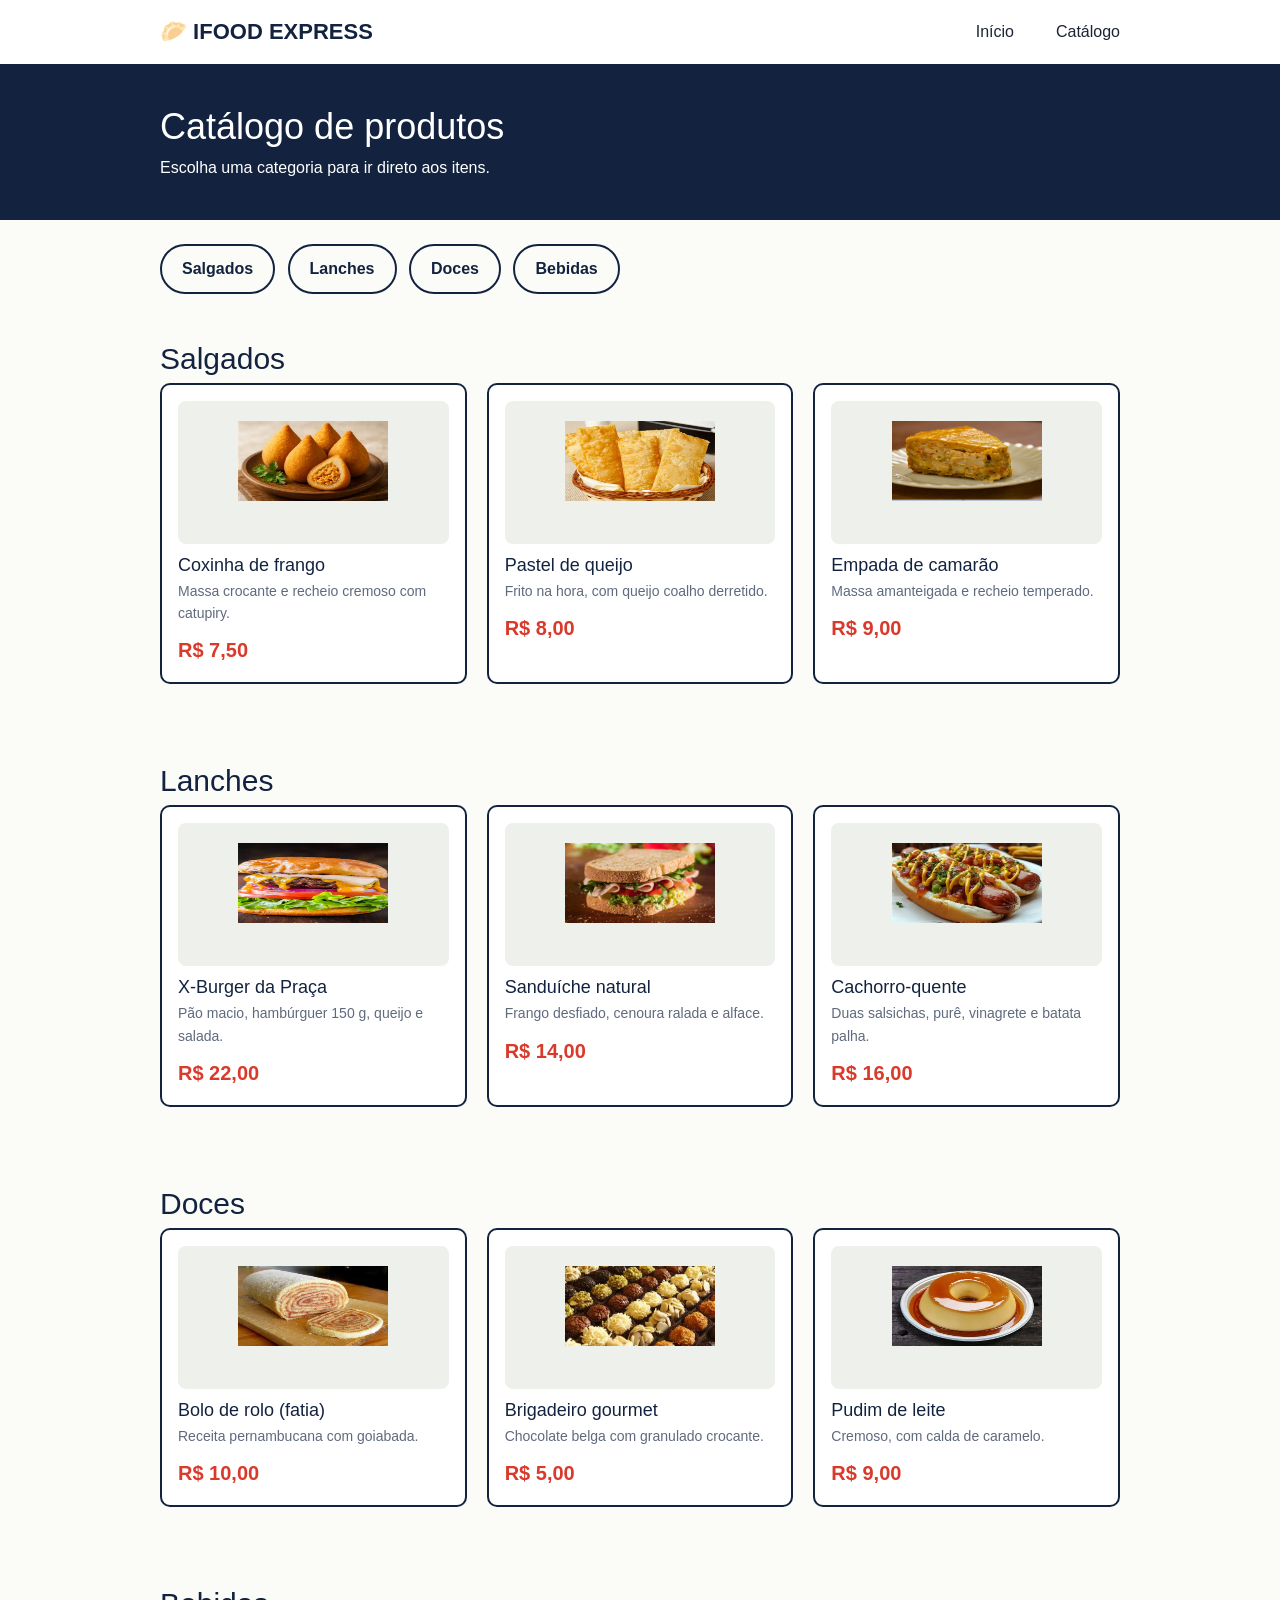
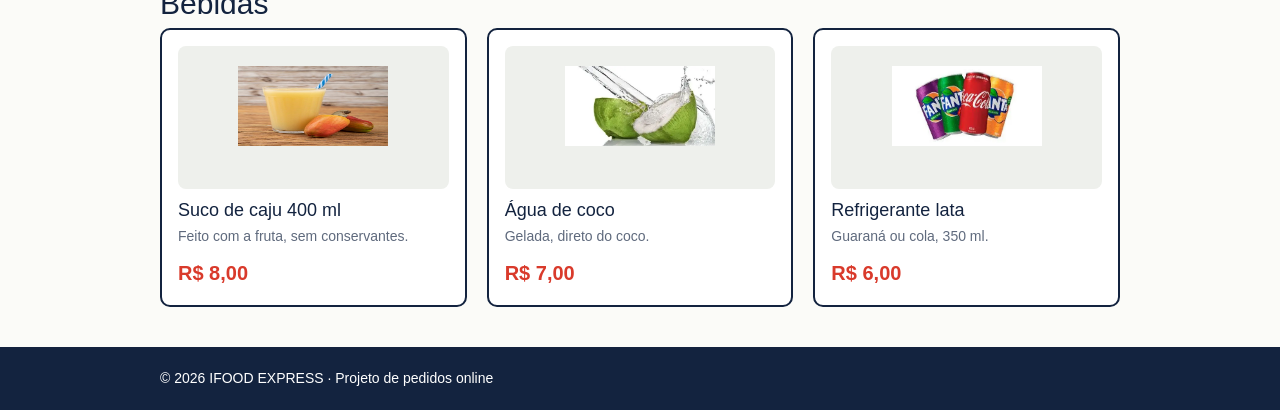
==== catalogo.html @ e5415feb "catalogo concluido" ====
<!DOCTYPE html>
<html lang="pt-BR">
<head>
  <meta charset="utf-8">
  <meta name="viewport" content="width=device-width, initial-scale=1">
  <title>Catálogo – Sabor da Praça</title>
  <link rel="stylesheet" href="style.css">
</head>
<body>

  <header class="topo">
    <div class="container topo__linha">
      <a class="marca" href="index.(1).html">🥟 IFOOD EXPRESS</a>
      <nav class="menu">
        <a href="index.html">Início</a>
        <a href="catalogo.html">Catálogo</a>
      </nav>
    </div>
  </header>

  <main>
    <section class="titulo-pagina">
      <div class="container">
        <h1>Catálogo de produtos</h1>
        <p>Escolha uma categoria para ir direto aos itens.</p>
      </div>
    </section>

    <div class="container">

      <nav class="categorias">
        <a href="#salgados">Salgados</a>
        <a href="#lanches">Lanches</a>
        <a href="#doces">Doces</a>
        <a href="#bebidas">Bebidas</a>
      </nav>

      <section class="secao" id="salgados">
        <h2>Salgados</h2>
        <div class="catalogo">
          <article class="produto">
            <div class="produto__imagem"><img src="image/coxinha.webp" alt="Coxinha de frango" width="150" height="80"></div>
            <h3>Coxinha de frango</h3>
            <p>Massa crocante e recheio cremoso com catupiry.</p>
            <span class="produto__preco">R$ 7,50</span>
          </article>
          <article class="produto">
            <div class="produto__imagem"><img src="image/pastel.webp" alt="Pastel de queijo" width="150" height="80"></div>
            <h3>Pastel de queijo</h3>
            <p>Frito na hora, com queijo coalho derretido.</p>
            <span class="produto__preco">R$ 8,00</span>
          </article>
          <article class="produto">
            <div class="produto__imagem"><img src="image/empada.jpg" alt="Empada de camarão" width="150" height="80"></div>
            <h3>Empada de camarão</h3>
            <p>Massa amanteigada e recheio temperado.</p>
            <span class="produto__preco">R$ 9,00</span>
          </article>
        </div>
      </section>

      <section class="secao" id="lanches">
        <h2>Lanches</h2>
        <div class="catalogo">
          <article class="produto">
            <div class="produto__imagem"><img src="image/burger.jpg" alt="X-Burger da Praça" width="150" height="80"></div>
            <h3>X-Burger da Praça</h3>
            <p>Pão macio, hambúrguer 150 g, queijo e salada.</p>
            <span class="produto__preco">R$ 22,00</span>
          </article>
          <article class="produto">
            <div class="produto__imagem"><img src="image/sanduiche.webp" alt="Sanduíche natural" width="150" height="80"></div>
            <h3>Sanduíche natural</h3>
            <p>Frango desfiado, cenoura ralada e alface.</p>
            <span class="produto__preco">R$ 14,00</span>
          </article>
          <article class="produto">
            <div class="produto__imagem"><img src="image/cachorro.webp" alt="Cachorro-quente" width="150" height="80"></div>
            <h3>Cachorro-quente</h3>
            <p>Duas salsichas, purê, vinagrete e batata palha.</p>
            <span class="produto__preco">R$ 16,00</span>
          </article>
        </div>
      </section>

      <section class="secao" id="doces">
        <h2>Doces</h2>
        <div class="catalogo">
          <article class="produto">
            <div class="produto__imagem"><img src="image/boloderolo.webp" alt="Bolo de rolo (fatia)" width="150" height="80"></div>
            <h3>Bolo de rolo (fatia)</h3>
            <p>Receita pernambucana com goiabada.</p>
            <span class="produto__preco">R$ 10,00</span>
          </article>
          <article class="produto">
            <div class="produto__imagem"><img src="image/briga.webp" alt="Brigadeiro gourmet" width="150" height="80"></div>
            <h3>Brigadeiro gourmet</h3>
            <p>Chocolate belga com granulado crocante.</p>
            <span class="produto__preco">R$ 5,00</span>
          </article>
          <article class="produto">
            <div class="produto__imagem"><img src="image/OIP.webp" alt="Pudim de leite" width="150" height="80"></div>
            <h3>Pudim de leite</h3>
            <p>Cremoso, com calda de caramelo.</p>
            <span class="produto__preco">R$ 9,00</span>
          </article>
        </div>
      </section>

      <section class="secao" id="bebidas">
        <h2>Bebidas</h2>
        <div class="catalogo">
          <article class="produto">
            <div class="produto__imagem"><img src="image/caju.jpg" alt="Suco de caju 400 ml" width="150" height="80"></div>
            <h3>Suco de caju 400 ml</h3>
            <p>Feito com a fruta, sem conservantes.</p>
            <span class="produto__preco">R$ 8,00</span>
          </article>
          <article class="produto">
            <div class="produto__imagem"><img src="image/coco.webp" alt="Água de coco" width="150" height="80"></div>
            <h3>Água de coco</h3>
            <p>Gelada, direto do coco.</p>
            <span class="produto__preco">R$ 7,00</span>
          </article>
          <article class="produto">
            <div class="produto__imagem"><img src="image/refri.webp" alt="Refrigerante lata" width="150" height="80"></div>
            <h3>Refrigerante lata</h3>
            <p>Guaraná ou cola, 350 ml.</p>
            <span class="produto__preco">R$ 6,00</span>
          </article>
        </div>
      </section>

    </div>
  </main>

  <footer class="rodape">
    <div class="container">© 2026 IFOOD EXPRESS · Projeto de pedidos online</div>
  </footer>

</body>
</html>
---- style.css ----
:root {
  --vermelho: #d93a2b;
  --azul: #2667d9;
  --amarelo: #f1eee6;
  --branco: #e3c5c5;
  --fundo: #fbfbf8;
  --cinza: #eef0ec;
  --texto: #080c12;
  --suave: #5f6a7d;
  --fonte-titulo: "Archivo Black", "Arial Black", sans-serif;
  --fonte-corpo: "Work Sans", system-ui, sans-serif;
}

*, *::before, *::after { box-sizing: border-box; }
html { scroll-behavior: smooth; scroll-padding-top: 80px; }
body {
  margin: 0;
  background: var(--fundo);
  color: var(--texto);
  font: 400 1rem/1.6 var(--fonte-corpo);
}
h1, h2, h3 { font-family: var(--fonte-titulo); font-weight: 400; line-height: 1.1; margin: 0; }
a { color: inherit; }
a:focus-visible { outline: 3px solid var(--amarelo); outline-offset: 3px; }

.container { max-width: 1040px; margin: 0 auto; padding: 0 20px; }

/* ===== Botões ===== */
.botao {
  display: inline-block;
  padding: 20px 26px;
  border-radius: 999px;
  background: var(--vermelho);
  color: var(--branco);
  font-weight: 700;
  text-decoration: none;
}
.botao--claro { background: var(--branco); color: var(--azul); }
.botao--pequeno { padding: 9px 18px; font-size: .95rem; }
.botao:hover { filter: brightness(1.08); }

/* ===== Topo ===== */
.topo {
  position: sticky;
  top: 0;
  z-index: 10;
  background: var(--branco);
  border-bottom: 3px solid var(--azul);
}
.topo__linha { display: flex; align-items: center; justify-content: space-between; height: 66px; }
.marca {
  display: flex;
  align-items: center;
  gap: 100px;
  font: 400 1.25rem var(--fonte-titulo);
  color: var(--vermelho);
  text-decoration: none;
}
.marca__logo {
  display: grid;
  place-items: center;
  width: 88px;
  height: 38px;
  border-radius: 10px;
  background: var(--amarelo);
}
.menu { display: flex; align-items: center; gap: 22px; }
.menu a { text-decoration: none; font-weight: 504; }
.menu a:not(.botao):hover { color: var(--vermelho); }

/* ===== Hero ===== */
.hero { background: var(--vermelho); color: var(--branco); padding: 64px 0 72px; }
.hero__grade { display: grid; grid-template-columns: 1.3fr 1fr; gap: 48px; align-items: center; }
.hero h1 { font-size: clamp(2.2rem, 6vw, 3.9rem); }
.hero p { max-width: 44ch; font-size: 1.1rem; margin: 18px 0 28px; }

/* comanda (ilustra um pedido) */
.comanda {
  background: var(--branco);
  color: var(--texto);
  padding: 24px 22px;
  border-radius: 6px;
  border-bottom: 10px dashed var(--amarelo);
  transform: rotate(2deg);
  box-shadow: 0 14px 30px rgba(89, 15, 15, 0.25);
}
.comanda__titulo { font: 400 1.2rem var(--fonte-titulo); color: var(--azul); margin: 0 0 12px; }
.comanda__lista { list-style: none; margin: 0; padding: 0; }
.comanda__lista li, .comanda__total {
  display: flex;
  justify-content: space-between;
  gap: 12px;
  padding: 7px 0;
  border-bottom: 1px dashed #030814;
}
.comanda__total { border: 0; margin: 6px 0 0; font-weight: 700; font-size: 1.15rem; }

/* ===== Faixa de categorias ===== */
.faixa { background: var(--azul); color: var(--branco); }
.faixa__linha {
  display: flex;
  justify-content: space-between;
  gap: 16px;
  flex-wrap: wrap;
  padding-top: 16px;
  padding-bottom: 16px;
  font-weight: 700;
}


.secao { padding: 64x 0; }
.secao--cinza { background: var(--cinza); }
.secao h2 { font-size: clamp(1.7rem, 4vw, 2.3rem); color: var(--azul); }
.secao__sub { margin: 8px 0 32px; color: var(--suave); }


.cardapio {
  list-style: none;
  margin: 0;
  padding: 0;
  display: grid;
  grid-template-columns: 1fr 1fr;
  column-gap: 50px;
}
.prato {
  display: grid;
  grid-template-columns: 48px 1fr auto;
  gap: 14px;
  align-items: center;
  padding: 16px 0;
  border-bottom: 5px dotted #0b101b;
}
.prato__icone {
  display: grid;
  place-items: center;
  width: 40px;
  height: 68px;
  border-radius: 50%;
  background: var(--cinza);
  font-size: 1.6rem;
}
.prato h3 { font: 700 1.05rem var(--fonte-corpo); color: var(--azul); }
.prato p { margin: 2px 0 0; font-size: .9rem; color: var(--suave); line-height: 1.4; }
.prato__preco { font: 400 1.1rem var(--fonte-titulo); color: var(--vermelho); white-space: nowrap; }

/* ===== Passos ===== */
.passos {
  list-style: none;
  margin: 32px 0 0;
  padding: 0;
  display: grid;
  grid-template-columns: repeat(3, 1fr);
  counter-reset: passo;
}
.passos li { counter-increment: passo; padding: 4px 28px; border-left: 3px solid var(--azul); }
.passos li:first-child { padding-left: 0; border-left: 0; }
.passos li::before {
  content: counter(passo);
  display: block;
  font: 400 3rem var(--fonte-titulo);
  color: var(--vermelho);
  line-height: 1;
  margin-bottom: 8px;
}
.passos strong { display: block; color: var(--azul); font-size: 1.1rem; }
.passos span { color: var(--suave); }

/* ===== Rodapé ===== */
.rodape { background: var(--azul); color: #a7adb9; padding: 22px 0; font-size: .9rem; }

/* ===== Celular ===== */
@media (max-width: 760px) {
  .hero { padding: 40px 0 52px; }
  .hero__grade { grid-template-columns: 1fr; gap: 56px; }
  .comanda { transform: none; }
  .menu a:not(.botao) { display: none; }
  .faixa__linha { justify-content: center; }
  .cardapio { grid-template-columns: 2fr; }
  .passos { grid-template-columns: 1fr; gap: 24px; }
  .passos li, .passos li:first-child { padding: 0 0 0 16px; border-left: 3px solid var(--azul); }
  .secao { padding: 48px 0; }
}
@media (prefers-reduced-motion: reduce) { html { scroll-behavior: auto; } }
* {
  box-sizing: border-box;
}

body {
  margin: 0;
  font-family: Arial, sans-serif;
  background: #fbfbf8;
  color: #1c2433;
}

a {
  color: inherit;
}

.container {
  max-width: 1000px;
  margin: 0 auto;
  padding: 0 20px;
}

/* ===== Botão ===== */
.botao {
  display: inline-block;
  padding: 12px 24px;
  background: #ffc93c;
  color: #13233f;
  font-weight: bold;
  text-decoration: none;
  border-radius: 8px;
}

/* ===== Topo ===== */
.topo {
  background: white;
  border-bottom: 3px solid #13233f;
}

.topo__linha {
  display: flex;
  justify-content: space-between;
  align-items: center;
  height: 64px;
}

.marca {
  font-size: 22px;
  font-weight: bold;
  color: #13233f;
  text-decoration: none;
}

.menu a {
  margin-left: 20px;
  text-decoration: none;
}

.menu a:hover {
  color: #d93a2b;
}

/* ===== Início: apresentação ===== */
.hero {
  background: #d93a2b;
  color: white;
  padding: 60px 0;
}

.hero__grade {
  display: flex;
  align-items: center;
  gap: 40px;
}

.hero__texto {
  flex: 1;
}

.hero h1 {
  font-size: 44px;
  margin: 0 0 16px;
}

.hero p {
  font-size: 18px;
  margin: 0 0 24px;
}

.comanda {
  flex: 1;
  background: white;
  color: #1c2433;
  padding: 20px;
  border-radius: 8px;
}

.comanda__titulo {
  margin: 0 0 10px;
  font-size: 20px;
  font-weight: bold;
  color: #13233f;
}

.comanda__lista {
  list-style: none;
  margin: 0;
  padding: 0;
}

.comanda__lista li,
.comanda__total {
  display: flex;
  justify-content: space-between;
  padding: 8px 0;
  border-bottom: 1px dashed #aaa;
}

.comanda__total {
  margin: 0;
  border: none;
  font-weight: bold;
}

/* ===== Faixa de categorias ===== */
.faixa {
  background: #13233f;
  color: white;
}

.faixa__linha {
  display: flex;
  justify-content: space-between;
  flex-wrap: wrap;
  padding: 16px 20px;
  font-weight: bold;
}

/* ===== Seções ===== */
.secao {
  padding: 40px 0;
}

.secao--cinza {
  background: #eef0ec;
}

.secao h2 {
  margin: 0 0 8px;
  font-size: 30px;
  color: #13233f;
}

.secao__sub {
  margin: 0 0 24px;
  color: #5f6a7d;
}

/* ===== Cardápio do dia (início) ===== */
.cardapio {
  list-style: none;
  margin: 0;
  padding: 0;
  display: grid;
  grid-template-columns: 1fr 1fr;
  gap: 0 40px;
}

.prato {
  display: flex;
  align-items: center;
  gap: 14px;
  padding: 14px 0;
  border-bottom: 2px dotted #aaa;
}

.prato__icone {
  font-size: 30px;
}

.prato__info {
  flex: 1;
}

.prato h3 {
  margin: 0;
  font-size: 17px;
  color: #13233f;
}

.prato p {
  margin: 2px 0 0;
  font-size: 14px;
  color: #5f6a7d;
}

.prato__preco {
  font-weight: bold;
  color: #d93a2b;
}

.ver-mais {
  margin: 30px 0 0;
  text-align: center;
}

/* ===== Como funciona ===== */
.passos {
  display: flex;
  gap: 20px;
  margin: 20px 0 0;
  padding: 0;
  list-style: none;
}

.passos li {
  flex: 1;
  background: white;
  padding: 20px;
  border-radius: 8px;
}

.passos strong {
  display: block;
  margin-bottom: 6px;
  color: #13233f;
}

/* ===== Catálogo ===== */
.titulo-pagina {
  background: #13233f;
  color: white;
  padding: 40px 0;
}

.titulo-pagina h1 {
  margin: 0 0 8px;
  font-size: 36px;
}

.titulo-pagina p {
  margin: 0;
}

.categorias {
  padding: 24px 0 0;
}

.categorias a {
  display: inline-block;
  margin: 0 8px 8px 0;
  padding: 10px 20px;
  border: 2px solid #13233f;
  border-radius: 30px;
  color: #13233f;
  font-weight: bold;
  text-decoration: none;
}

.categorias a:hover {
  background: #13233f;
  color: white;
}

.catalogo {
  display: grid;
  grid-template-columns: repeat(3, 1fr);
  gap: 20px;
}

.produto {
  background: white;
  border: 2px solid #13233f;
  border-radius: 10px;
  padding: 16px;
}

.produto__imagem {
  background: #eef0ec;
  border-radius: 8px;
  padding: 20px;
  text-align: center;
  font-size: 50px;
}

.produto h3 {
  margin: 12px 0 4px;
  font-size: 18px;
  color: #13233f;
}

.produto p {
  margin: 0 0 10px;
  font-size: 14px;
  color: #5f6a7d;
}

.produto__preco {
  font-size: 20px;
  font-weight: bold;
  color: #d93a2b;
}

/* ===== Rodapé ===== */
.rodape {
  background: #13233f;
  color: white;
  padding: 20px 0;
  font-size: 14px;
}

/* ===== Celular ===== */
@media (max-width: 700px) {
  .hero__grade,
  .passos {
    flex-direction: column;
  }

  .hero h1 {
    font-size: 32px;
  }

  .cardapio {
    grid-template-columns: 1fr;
  }

  .catalogo {
    grid-template-columns: 1fr 1fr;
    gap: 12px;
  }
}
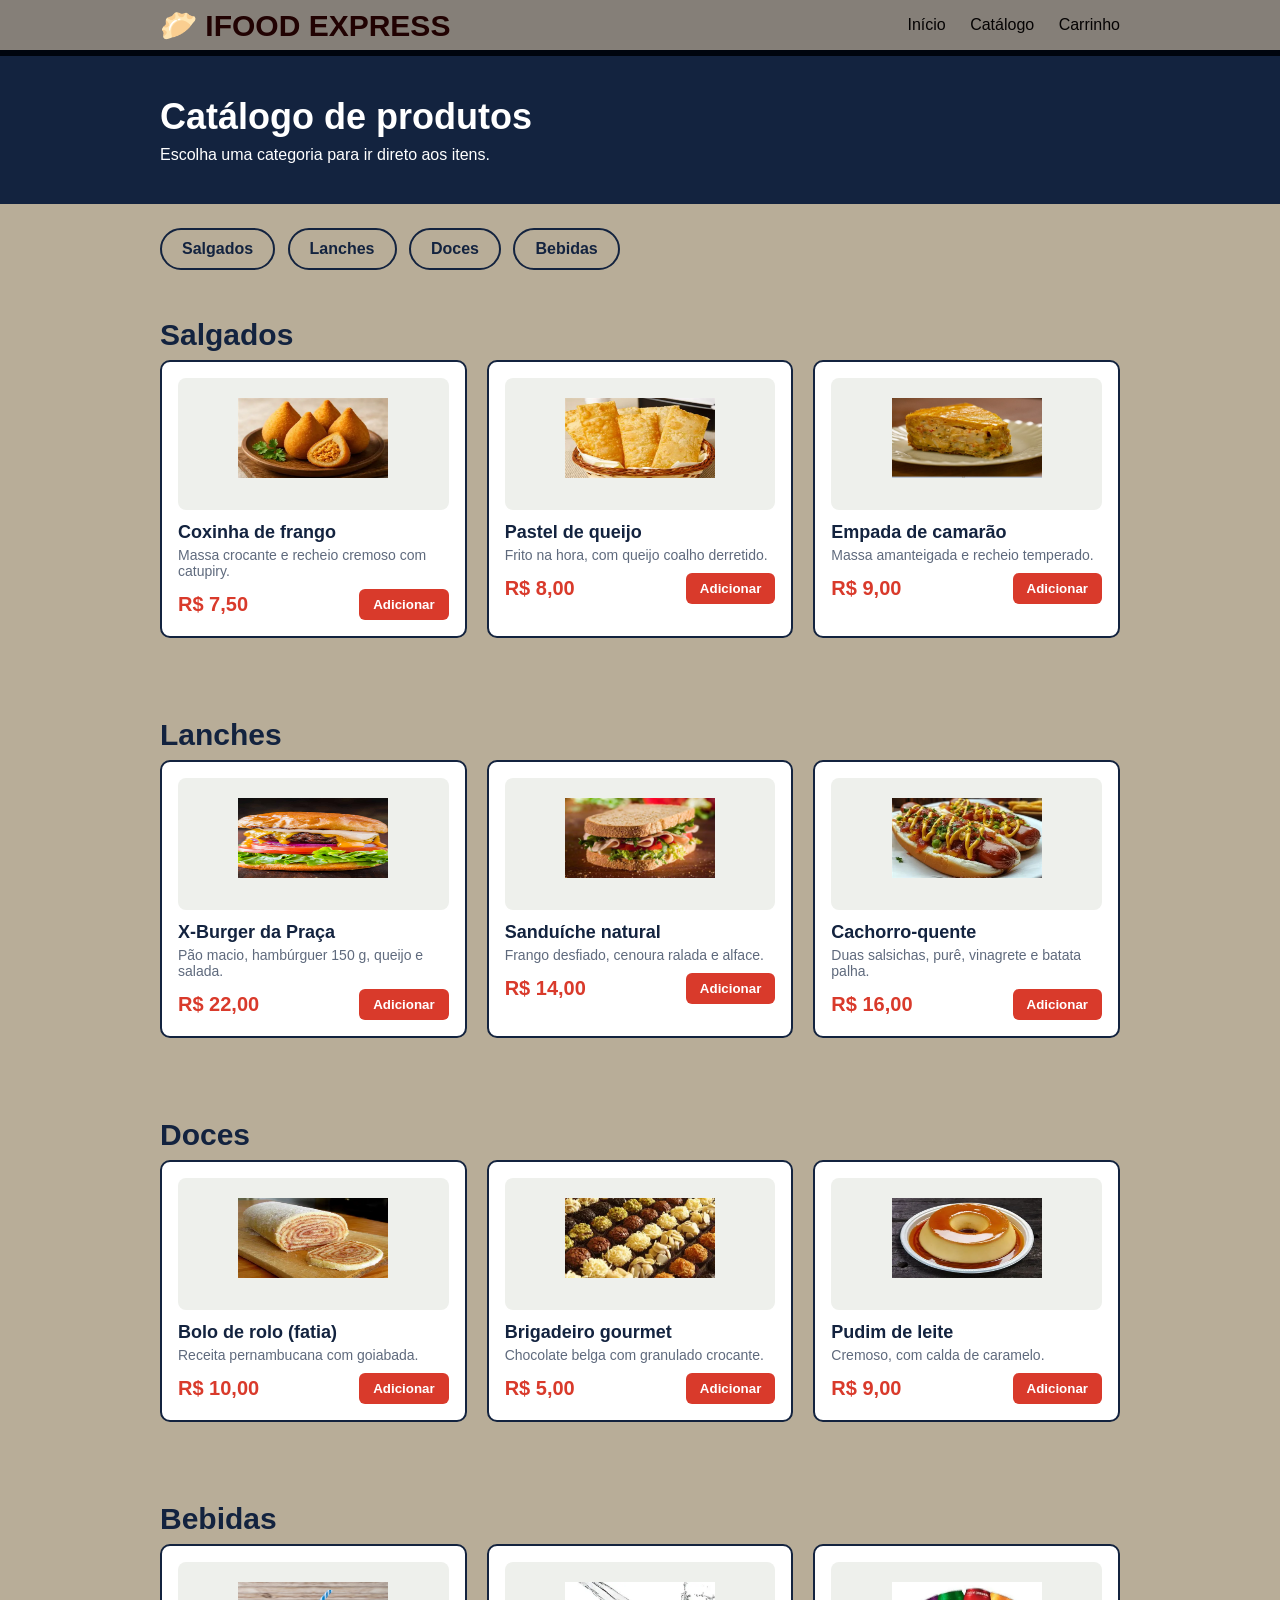
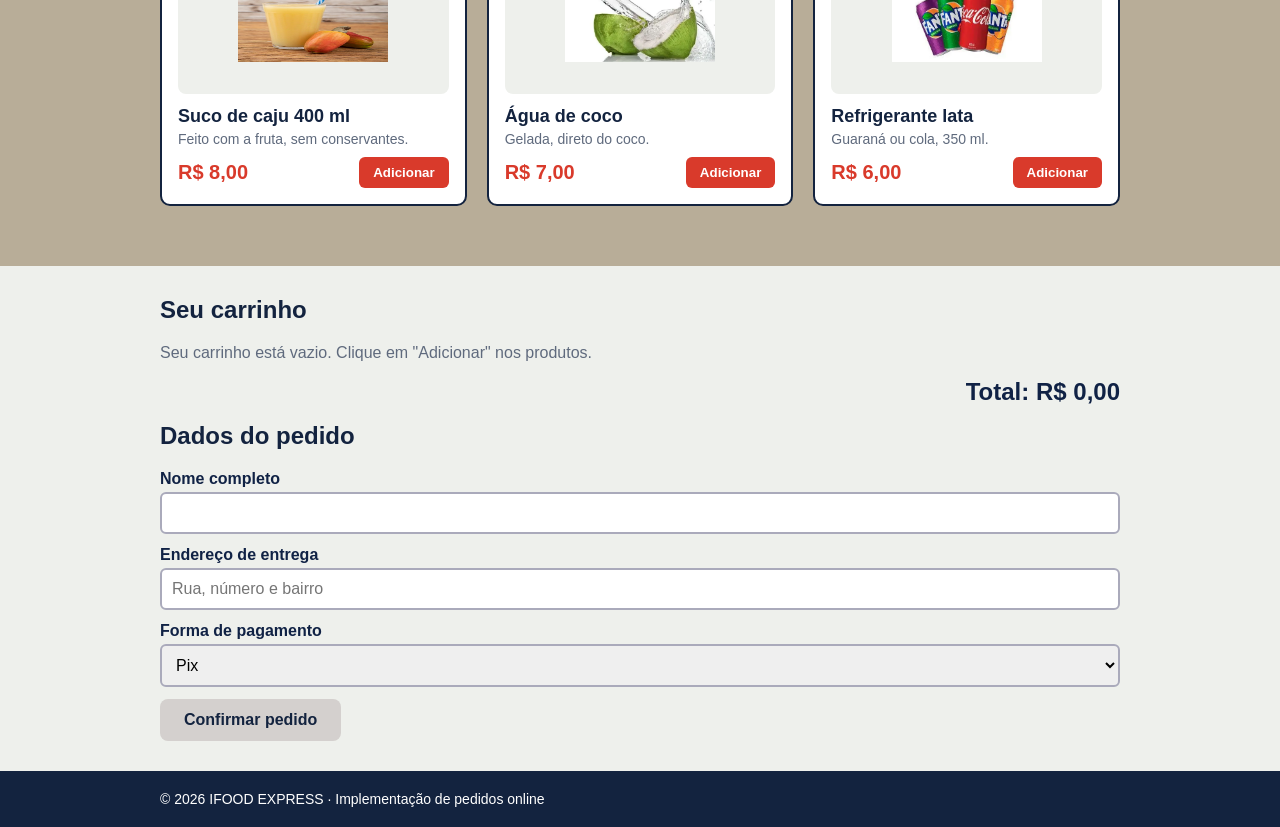
==== commit 8f904b00: "projeto finalizado" ====
--- a/catalogo.html
+++ b/catalogo.html
@@ -3,17 +3,19 @@
 <head>
   <meta charset="utf-8">
   <meta name="viewport" content="width=device-width, initial-scale=1">
-  <title>Catálogo – Sabor da Praça</title>
-  <link rel="stylesheet" href="style.css">
+  <title>Catálogo – IFOOD EXPRESS</title>
+  <link rel="stylesheet" href="css/style.css">
+  <link rel="stylesheet" href="css/carrinho.css">
 </head>
 <body>
 
   <header class="topo">
     <div class="container topo__linha">
-      <a class="marca" href="index.(1).html">🥟 IFOOD EXPRESS</a>
+      <a class="marca" href="index.html">🥟 IFOOD EXPRESS</a>
       <nav class="menu">
         <a href="index.html">Início</a>
         <a href="catalogo.html">Catálogo</a>
+        <a href="#carrinho">Carrinho</a>
       </nav>
     </div>
   </header>
@@ -42,19 +44,28 @@
             <div class="produto__imagem"><img src="image/coxinha.webp" alt="Coxinha de frango" width="150" height="80"></div>
             <h3>Coxinha de frango</h3>
             <p>Massa crocante e recheio cremoso com catupiry.</p>
-            <span class="produto__preco">R$ 7,50</span>
+            <div class="produto__compra">
+              <span class="produto__preco">R$ 7,50</span>
+              <button type="button" class="adicionar" onclick="adicionar('Coxinha de frango', 7.5)">Adicionar</button>
+            </div>
           </article>
           <article class="produto">
             <div class="produto__imagem"><img src="image/pastel.webp" alt="Pastel de queijo" width="150" height="80"></div>
             <h3>Pastel de queijo</h3>
             <p>Frito na hora, com queijo coalho derretido.</p>
-            <span class="produto__preco">R$ 8,00</span>
+            <div class="produto__compra">
+              <span class="produto__preco">R$ 8,00</span>
+              <button type="button" class="adicionar" onclick="adicionar('Pastel de queijo', 8.0)">Adicionar</button>
+            </div>
           </article>
           <article class="produto">
             <div class="produto__imagem"><img src="image/empada.jpg" alt="Empada de camarão" width="150" height="80"></div>
             <h3>Empada de camarão</h3>
             <p>Massa amanteigada e recheio temperado.</p>
-            <span class="produto__preco">R$ 9,00</span>
+            <div class="produto__compra">
+              <span class="produto__preco">R$ 9,00</span>
+              <button type="button" class="adicionar" onclick="adicionar('Empada de camarão', 9.0)">Adicionar</button>
+            </div>
           </article>
         </div>
       </section>
@@ -66,19 +77,28 @@
             <div class="produto__imagem"><img src="image/burger.jpg" alt="X-Burger da Praça" width="150" height="80"></div>
             <h3>X-Burger da Praça</h3>
             <p>Pão macio, hambúrguer 150 g, queijo e salada.</p>
-            <span class="produto__preco">R$ 22,00</span>
+            <div class="produto__compra">
+              <span class="produto__preco">R$ 22,00</span>
+              <button type="button" class="adicionar" onclick="adicionar('X-Burger da Praça', 22.0)">Adicionar</button>
+            </div>
           </article>
           <article class="produto">
             <div class="produto__imagem"><img src="image/sanduiche.webp" alt="Sanduíche natural" width="150" height="80"></div>
             <h3>Sanduíche natural</h3>
             <p>Frango desfiado, cenoura ralada e alface.</p>
-            <span class="produto__preco">R$ 14,00</span>
+            <div class="produto__compra">
+              <span class="produto__preco">R$ 14,00</span>
+              <button type="button" class="adicionar" onclick="adicionar('Sanduíche natural', 14.0)">Adicionar</button>
+            </div>
           </article>
           <article class="produto">
             <div class="produto__imagem"><img src="image/cachorro.webp" alt="Cachorro-quente" width="150" height="80"></div>
             <h3>Cachorro-quente</h3>
             <p>Duas salsichas, purê, vinagrete e batata palha.</p>
-            <span class="produto__preco">R$ 16,00</span>
+            <div class="produto__compra">
+              <span class="produto__preco">R$ 16,00</span>
+              <button type="button" class="adicionar" onclick="adicionar('Cachorro-quente', 16.0)">Adicionar</button>
+            </div>
           </article>
         </div>
       </section>
@@ -90,19 +110,28 @@
             <div class="produto__imagem"><img src="image/boloderolo.webp" alt="Bolo de rolo (fatia)" width="150" height="80"></div>
             <h3>Bolo de rolo (fatia)</h3>
             <p>Receita pernambucana com goiabada.</p>
-            <span class="produto__preco">R$ 10,00</span>
+            <div class="produto__compra">
+              <span class="produto__preco">R$ 10,00</span>
+              <button type="button" class="adicionar" onclick="adicionar('Bolo de rolo (fatia)', 10.0)">Adicionar</button>
+            </div>
           </article>
           <article class="produto">
             <div class="produto__imagem"><img src="image/briga.webp" alt="Brigadeiro gourmet" width="150" height="80"></div>
             <h3>Brigadeiro gourmet</h3>
             <p>Chocolate belga com granulado crocante.</p>
-            <span class="produto__preco">R$ 5,00</span>
+            <div class="produto__compra">
+              <span class="produto__preco">R$ 5,00</span>
+              <button type="button" class="adicionar" onclick="adicionar('Brigadeiro gourmet', 5.0)">Adicionar</button>
+            </div>
           </article>
           <article class="produto">
             <div class="produto__imagem"><img src="image/OIP.webp" alt="Pudim de leite" width="150" height="80"></div>
             <h3>Pudim de leite</h3>
             <p>Cremoso, com calda de caramelo.</p>
-            <span class="produto__preco">R$ 9,00</span>
+            <div class="produto__compra">
+              <span class="produto__preco">R$ 9,00</span>
+              <button type="button" class="adicionar" onclick="adicionar('Pudim de leite', 9.0)">Adicionar</button>
+            </div>
           </article>
         </div>
       </section>
@@ -114,29 +143,77 @@
             <div class="produto__imagem"><img src="image/caju.jpg" alt="Suco de caju 400 ml" width="150" height="80"></div>
             <h3>Suco de caju 400 ml</h3>
             <p>Feito com a fruta, sem conservantes.</p>
-            <span class="produto__preco">R$ 8,00</span>
+            <div class="produto__compra">
+              <span class="produto__preco">R$ 8,00</span>
+              <button type="button" class="adicionar" onclick="adicionar('Suco de caju 400 ml', 8.0)">Adicionar</button>
+            </div>
           </article>
           <article class="produto">
             <div class="produto__imagem"><img src="image/coco.webp" alt="Água de coco" width="150" height="80"></div>
             <h3>Água de coco</h3>
             <p>Gelada, direto do coco.</p>
-            <span class="produto__preco">R$ 7,00</span>
+            <div class="produto__compra">
+              <span class="produto__preco">R$ 7,00</span>
+              <button type="button" class="adicionar" onclick="adicionar('Água de coco', 7.0)">Adicionar</button>
+            </div>
           </article>
           <article class="produto">
             <div class="produto__imagem"><img src="image/refri.webp" alt="Refrigerante lata" width="150" height="80"></div>
             <h3>Refrigerante lata</h3>
             <p>Guaraná ou cola, 350 ml.</p>
-            <span class="produto__preco">R$ 6,00</span>
+            <div class="produto__compra">
+              <span class="produto__preco">R$ 6,00</span>
+              <button type="button" class="adicionar" onclick="adicionar('Refrigerante lata', 6.0)">Adicionar</button>
+            </div>
           </article>
         </div>
       </section>
 
     </div>
+
+  <section class="carrinho" id="carrinho">
+    <div class="container">
+
+      <div id="area-pedido">
+        <h2>Seu carrinho</h2>
+        <div id="lista"></div>
+        <p class="total">Total: <span id="total">R$ 0,00</span></p>
+
+        <h2>Dados do pedido</h2>
+        <form onsubmit="confirmar(event)">
+          <label>Nome completo
+            <input type="text" id="nome" required>
+          </label>
+          <label>Endereço de entrega
+            <input type="text" id="endereco" required placeholder="Rua, número e bairro">
+          </label>
+          <label>Forma de pagamento
+            <select id="pagamento">
+              <option>Pix</option>
+              <option>Cartão na entrega</option>
+              <option>Dinheiro</option>
+            </select>
+          </label>
+          <button class="botao" type="submit">Confirmar pedido</button>
+        </form>
+      </div>
+
+      <div class="confirmacao" id="confirmacao" hidden>
+        <h2>✅ Pedido confirmado!</h2>
+        <p>Obrigado, <b id="conf-nome"></b>! Seu pedido será entregue em <span id="conf-endereco"></span>. Pagamento: <span id="conf-pagamento"></span>.</p>
+        <div id="conf-resumo"></div>
+        <p>pedido finalizado.</p>
+        <a class="botao" href="catalogo.html">Fazer novo pedido</a>
+      </div>
+
+    </div>
+  </section>
   </main>
 
   <footer class="rodape">
-    <div class="container">© 2026 IFOOD EXPRESS · Projeto de pedidos online</div>
+    <div class="container">© 2026 IFOOD EXPRESS · Implementação de pedidos online</div>
   </footer>
 
+  <script src="js/script.js"></script>
 </body>
 </html>
--- a/css/style.css
+++ b/css/style.css
@@ -0,0 +1,336 @@
+/* ===== Geral ===== */
+* {
+  box-sizing: border-box;
+}
+
+body {
+  margin: 0;
+  font-family: Arial, sans-serif;
+  background: #b8ad98;
+  color: #102245;
+}
+
+a {
+  color: rgb(5, 3, 3);
+}
+
+.container {
+  max-width: 1000px;
+  margin: 0 auto;
+  padding: 0 20px;
+}
+
+/* ===== Botão ===== */
+.botao {
+  display: inline-block;
+  padding: 12px 24px;
+  background: hsl(20, 7%, 82%);
+  color: #13233f;
+  font-weight: bold;
+  text-decoration: none;
+  border-radius: 8px;
+}
+
+
+.topo {
+  background: rgba(107, 104, 104, 0.651);
+  border-bottom: 6px solid #00050e;
+}
+
+.topo__linha {
+  display: flex;
+  justify-content: space-between;
+  align-items: center;
+  height: 50px;
+}
+
+.marca {
+  font-size: 30px;
+  font-weight: bold;
+  color: #210202;
+  text-decoration: none;
+}
+
+.menu a {
+  margin-left: 20px;
+  text-decoration:none;
+}
+
+.menu a:hover {
+  color: #d93a2b;
+}
+
+
+.hero {
+  background: linear-gradient(rgba(0, 0, 0, 0.6), rgba(0, 0, 0, 0.6)),
+              url("../image/burger.jpg") center / cover;
+  color: white;
+  padding: 100px 0;
+}
+
+.hero__texto {
+  max-width: 560px;
+}
+
+.hero__grade {
+  display: flex;
+  align-items: center;
+  gap: 40px;
+}
+
+.hero__texto {
+  flex: 1;
+}
+
+.hero h1 {
+  font-size: 44px;
+  margin: 0 0 16px;
+}
+
+.hero p {
+  font-size: 18px;
+  margin: 0 0 24px;
+}
+
+.comanda {
+  flex: 1;
+  background: white;
+  color: #193b7c;
+  padding: 20px;
+  border-radius: 8px;
+}
+
+.comanda__titulo {
+  margin: 0 0 10px;
+  font-size: 20px;
+  font-weight: bold;
+  color: #1660de;
+}
+
+.comanda__lista {
+  list-style: none;
+  margin: 0;
+  padding: 0;
+}
+
+.comanda__lista li,
+.comanda__total {
+  display: flex;
+  justify-content: space-between;
+  padding: 8px 0;
+  border-bottom: 1px dashed #aaa;
+}
+
+.comanda__total {
+  margin: 0;
+  border: none;
+  font-weight: bold;
+}
+
+/* ===== Faixa de categorias ===== */
+.faixa {
+  background: #13233f;
+  color: white;
+}
+
+.faixa__linha {
+  display: flex;
+  justify-content: space-between;
+  flex-wrap: wrap;
+  padding: 16px 20px;
+  font-weight: bold;
+}
+
+/* ===== Seções ===== */
+.secao {
+  padding: 40px 0;
+}
+
+.secao--cinza {
+  background: #eef0ec;
+}
+
+.secao h2 {
+  margin: 0 0 8px;
+  font-size: 30px;
+  color: #13233f;
+}
+
+.secao__sub {
+  margin: 0 0 24px;
+  color: #5f6a7d;
+}
+
+/* ===== Cardápio do dia (início) ===== */
+.cardapio {
+  list-style: none;
+  margin: 0;
+  padding: 0;
+  display: grid;
+  grid-template-columns: 1fr 1fr;
+  gap: 0 40px;
+}
+
+.prato {
+  display: flex;
+  align-items: center;
+  gap: 14px;
+  padding: 14px 0;
+  border-bottom: 2px dotted #aaa;
+}
+
+.prato__icone {
+  font-size: 30px;
+}
+
+.prato__info {
+  flex: 1;
+}
+
+.prato h3 {
+  margin: 0;
+  font-size: 17px;
+  color: #13233f;
+}
+
+.prato p {
+  margin: 2px 0 0;
+  font-size: 14px;
+  color: #5f6a7d;
+}
+
+.prato__preco {
+  font-weight: bold;
+  color: #d93a2b;
+}
+
+.ver-mais {
+  margin: 30px 0 0;
+  text-align: center;
+}
+
+/* ===== Como funciona ===== */
+.passos {
+  display: flex;
+  gap: 20px;
+  margin: 20px 0 0;
+  padding: 0;
+  list-style: none;
+}
+
+.passos li {
+  flex: 1;
+  background: white;
+  padding: 20px;
+  border-radius: 8px;
+}
+
+.passos strong {
+  display: block;
+  margin-bottom: 6px;
+  color: #13233f;
+}
+
+/* ===== Catálogo ===== */
+.titulo-pagina {
+  background: #13233f;
+  color: white;
+  padding: 40px 0;
+}
+
+.titulo-pagina h1 {
+  margin: 0 0 8px;
+  font-size: 36px;
+}
+
+.titulo-pagina p {
+  margin: 0;
+}
+
+.categorias {
+  padding: 24px 0 0;
+}
+
+.categorias a {
+  display: inline-block;
+  margin: 0 8px 8px 0;
+  padding: 10px 20px;
+  border: 2px solid #13233f;
+  border-radius: 30px;
+  color: #13233f;
+  font-weight: bold;
+  text-decoration: none;
+}
+
+.categorias a:hover {
+  background: #13233f;
+  color: white;
+}
+
+.catalogo {
+  display: grid;
+  grid-template-columns: repeat(3, 1fr);
+  gap: 20px;
+}
+
+.produto {
+  background: white;
+  border: 2px solid #13233f;
+  border-radius: 10px;
+  padding: 16px;
+}
+
+.produto__imagem {
+  background: #eef0ec;
+  border-radius: 8px;
+  padding: 20px;
+  text-align: center;
+  font-size: 50px;
+}
+
+.produto h3 {
+  margin: 12px 0 4px;
+  font-size: 18px;
+  color: #13233f;
+}
+
+.produto p {
+  margin: 0 0 10px;
+  font-size: 14px;
+  color: #5f6a7d;
+}
+
+.produto__preco {
+  font-size: 20px;
+  font-weight: bold;
+  color: #d93a2b;
+}
+
+/* ===== Rodapé ===== */
+.rodape {
+  background: #13233f;
+  color: white;
+  padding: 20px 0;
+  font-size: 14px;
+}
+
+/* ===== Celular ===== */
+@media (max-width: 700px) {
+  .hero__grade,
+  .passos {
+    flex-direction: column;
+  }
+
+  .hero h1 {
+    font-size: 32px;
+  }
+
+  .cardapio {
+    grid-template-columns: 1fr;
+  }
+
+  .catalogo {
+    grid-template-columns: 1fr 1fr;
+    gap: 12px;
+  }
+}
--- a/css/carrinho.css
+++ b/css/carrinho.css
@@ -0,0 +1,122 @@
+
+[hidden] {
+  display: none !important;
+}
+
+
+.produto__compra {
+  display: flex;
+  justify-content: space-between;
+  align-items: center;
+}
+
+.adicionar {
+  padding: 8px 14px;
+  background: #d93a2b;
+  color: white;
+  font-weight: bold;
+  border: 0;
+  border-radius: 6px;
+  cursor: pointer;
+}
+
+
+.carrinho {
+  background: #eef0ec;
+  padding: 30px 0;
+  margin-top: 20px;
+}
+
+.carrinho h2 {
+  margin-top: 0;
+  color: #13233f;
+}
+
+.linha {
+  display: flex;
+  align-items: center;
+  gap: 12px;
+  padding: 10px 0;
+  border-bottom: 1px dashed #aaa;
+}
+
+.linha__nome {
+  flex: 1;
+}
+
+.linha__preco {
+  min-width: 80px;
+  text-align: right;
+  font-weight: bold;
+}
+
+.qtd button {
+  width: 30px;
+  height: 30px;
+  border: 2px solid #13233f;
+  background: white;
+  border-radius: 6px;
+  font-size: 18px;
+  cursor: pointer;
+}
+
+.qtd b {
+  display: inline-block;
+  min-width: 30px;
+  text-align: center;
+}
+
+.remover {
+  border: 0;
+  background: none;
+  color: #d93a2b;
+  text-decoration: underline;
+  cursor: pointer;
+}
+
+.vazio {
+  color: #5f6a7d;
+}
+
+.total {
+  margin: 16px 0;
+  font-size: 24px;
+  font-weight: bold;
+  text-align: right;
+}
+
+
+.carrinho form label {
+  display: block;
+  margin-bottom: 12px;
+  font-weight: bold;
+}
+
+.carrinho input,
+.carrinho select {
+  display: block;
+  width: 100%;
+  margin-top: 4px;
+  padding: 10px;
+  border: 2px solid #aab;
+  border-radius: 6px;
+  font-size: 16px;
+}
+
+.carrinho .botao {
+  border: 0;
+  cursor: pointer;
+  font-size: 16px;
+}
+
+
+.confirmacao {
+  background: white;
+  padding: 24px;
+  border-radius: 10px;
+  text-align: center;
+}
+
+.confirmacao .linha {
+  text-align: left;
+}
